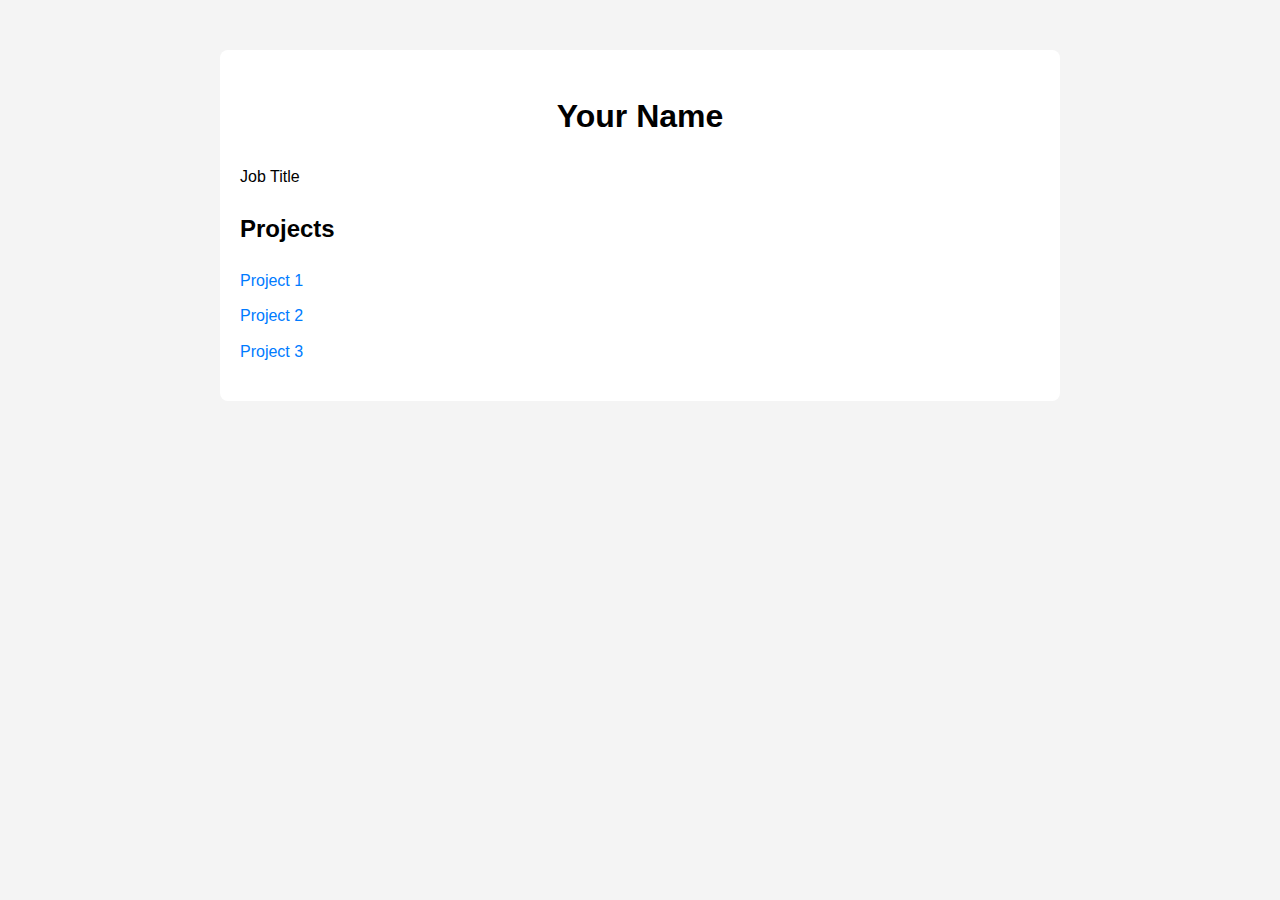
==== index.html @ 93533979 "Create index.html" ====
<!DOCTYPE html>
<html lang="en">
<head>
    <meta charset="UTF-8">
    <meta name="viewport" content="width=device-width, initial-scale=1.0">
    <title>Your Name - Resume</title>
    <style>
        body {
            font-family: Arial, sans-serif;
            line-height: 1.6;
            margin: 0;
            padding: 0;
            background-color: #f4f4f4;
        }
        .container {
            max-width: 800px;
            margin: 50px auto;
            background: #fff;
            padding: 20px;
            border-radius: 8px;
        }
        h1 {
            text-align: center;
        }
        .projects ul {
            list-style: none;
            padding: 0;
        }
        .projects li {
            margin-bottom: 10px;
        }
        .projects a {
            text-decoration: none;
            color: #007BFF;
        }
    </style>
</head>
<body>
    <div class="container">
        <h1>Your Name</h1>
        <p>Job Title</p>

        <div class="section projects">
            <h2>Projects</h2>
            <ul>
                <li><a href="project1.html">Project 1</a></li>
                <li><a href="project2.html">Project 2</a></li>
                <li><a href="project3.html">Project 3</a></li>
            </ul>
        </div>
    </div>
</body>
</html>
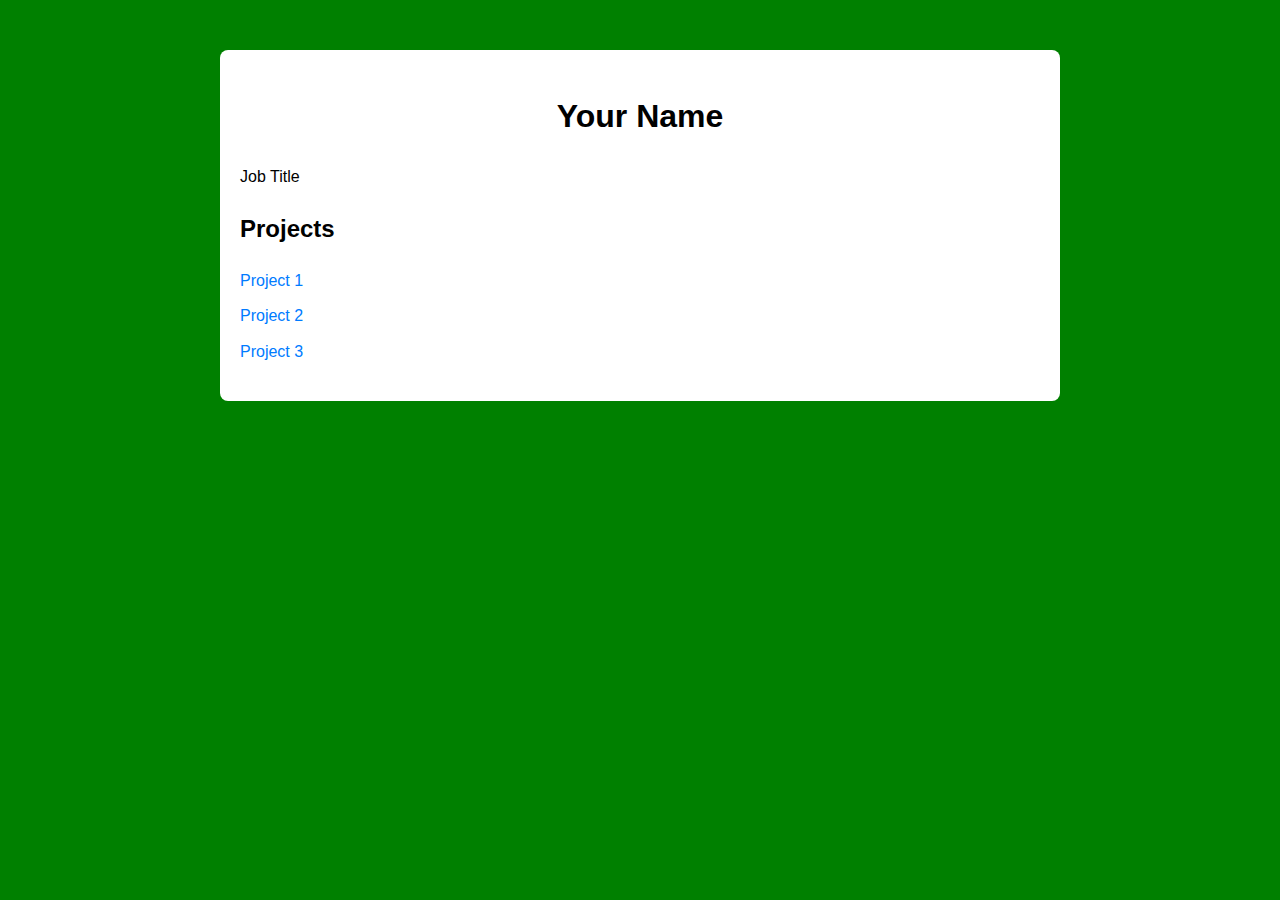
==== commit ce0ad633: "Update index.html" ====
--- a/index.html
+++ b/index.html
@@ -10,7 +10,7 @@
             line-height: 1.6;
             margin: 0;
             padding: 0;
-            background-color: #f4f4f4;
+            background-color: green;
         }
         .container {
             max-width: 800px;
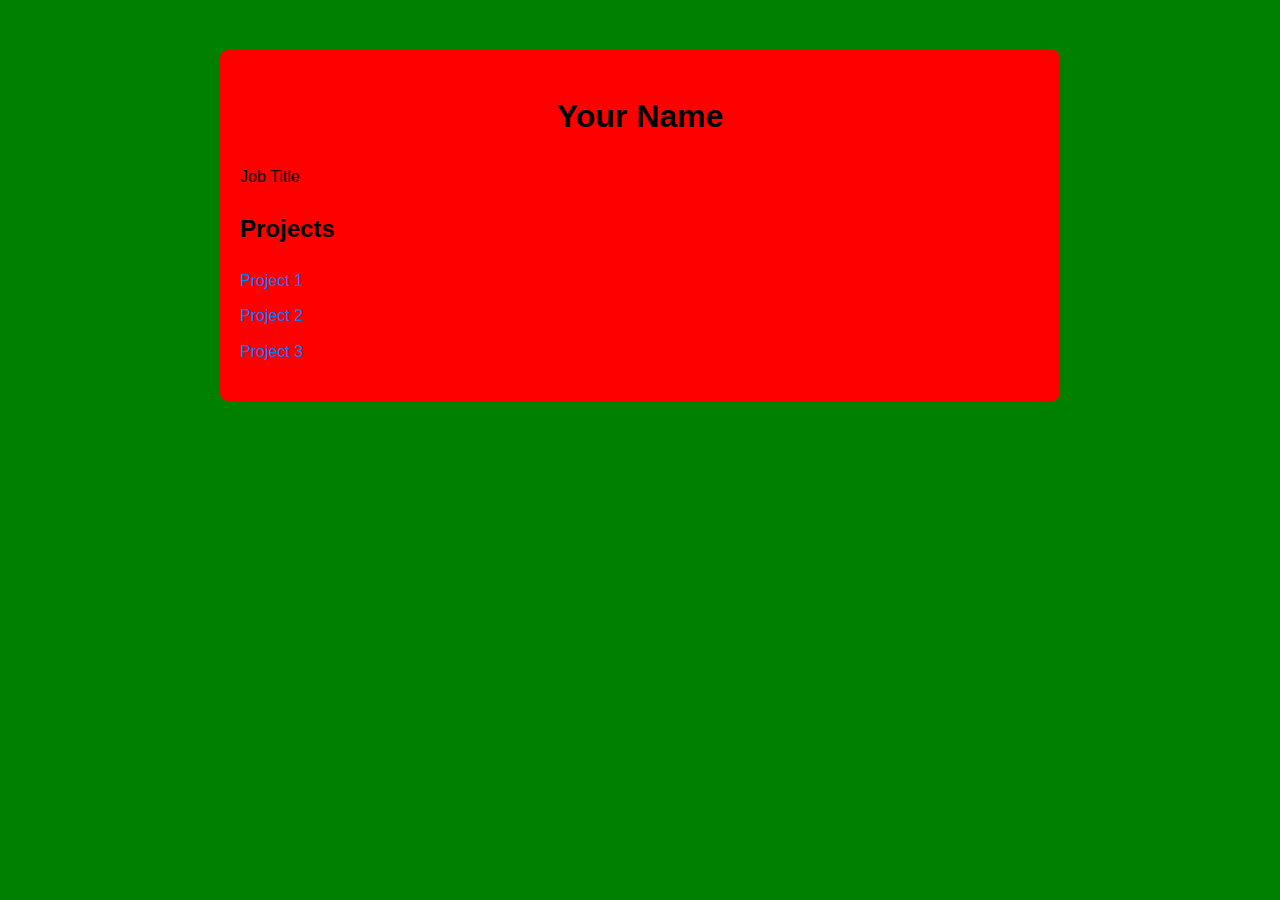
==== commit 17a93bb1: "Update index.html" ====
--- a/index.html
+++ b/index.html
@@ -15,7 +15,7 @@
         .container {
             max-width: 800px;
             margin: 50px auto;
-            background: #fff;
+            background: red;
             padding: 20px;
             border-radius: 8px;
         }
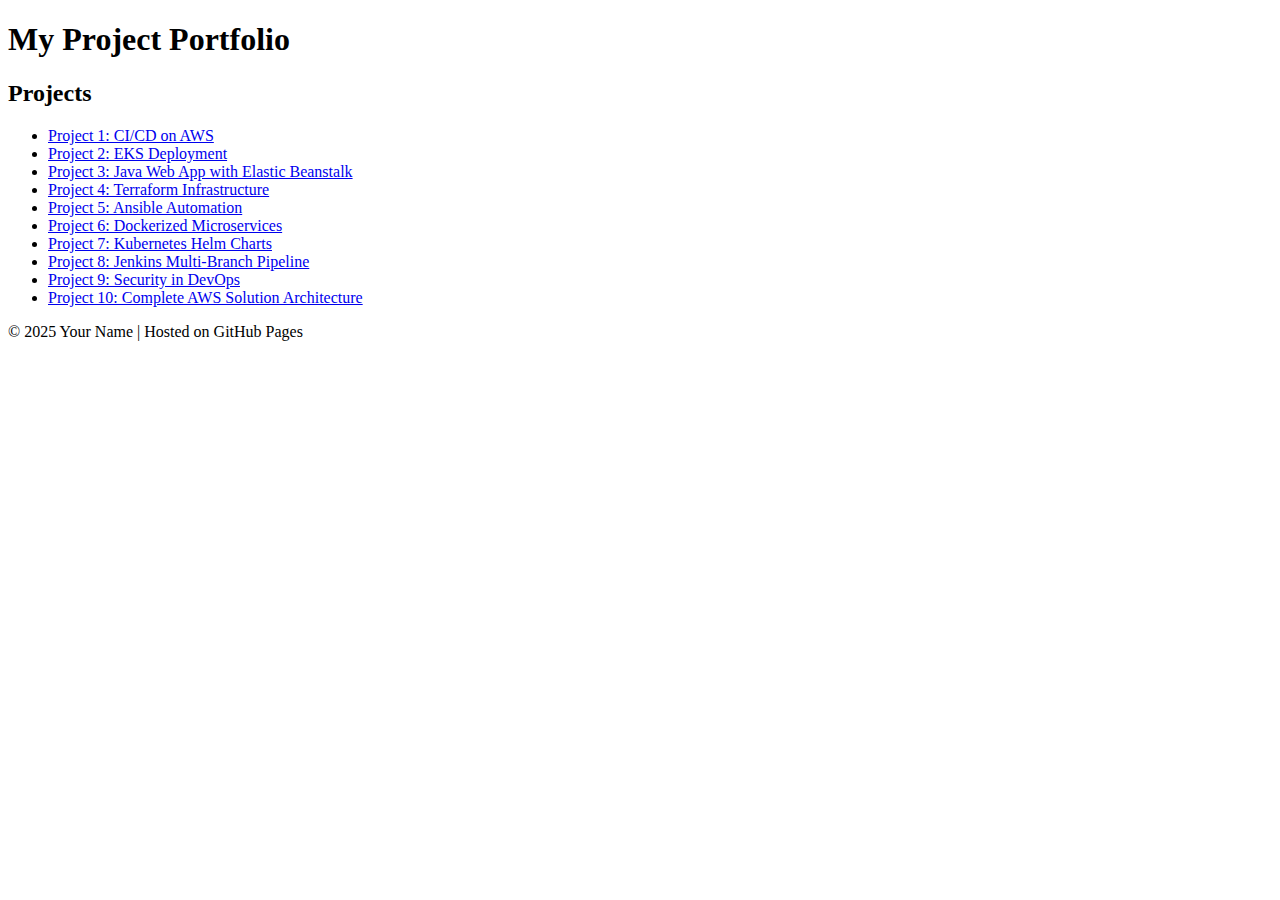
==== commit 9c1b9a9a: "Create index.html" ====
--- a/index.html
+++ b/index.html
@@ -3,51 +3,32 @@
 <head>
     <meta charset="UTF-8">
     <meta name="viewport" content="width=device-width, initial-scale=1.0">
-    <title>Your Name - Resume</title>
-    <style>
-        body {
-            font-family: Arial, sans-serif;
-            line-height: 1.6;
-            margin: 0;
-            padding: 0;
-            background-color: green;
-        }
-        .container {
-            max-width: 800px;
-            margin: 50px auto;
-            background: red;
-            padding: 20px;
-            border-radius: 8px;
-        }
-        h1 {
-            text-align: center;
-        }
-        .projects ul {
-            list-style: none;
-            padding: 0;
-        }
-        .projects li {
-            margin-bottom: 10px;
-        }
-        .projects a {
-            text-decoration: none;
-            color: #007BFF;
-        }
-    </style>
+    <title>Project Portfolio</title>
+    <link rel="stylesheet" href="assets/styles.css">
 </head>
 <body>
-    <div class="container">
-        <h1>Your Name</h1>
-        <p>Job Title</p>
-
-        <div class="section projects">
+    <header>
+        <h1>My Project Portfolio</h1>
+    </header>
+    <main>
+        <section>
             <h2>Projects</h2>
             <ul>
-                <li><a href="project1.html">Project 1</a></li>
-                <li><a href="project2.html">Project 2</a></li>
-                <li><a href="project3.html">Project 3</a></li>
+                <li><a href="project1/index.html">Project 1: CI/CD on AWS</a></li>
+                <li><a href="project2/index.html">Project 2: EKS Deployment</a></li>
+                <li><a href="project3/index.html">Project 3: Java Web App with Elastic Beanstalk</a></li>
+                <li><a href="project4/index.html">Project 4: Terraform Infrastructure</a></li>
+                <li><a href="project5/index.html">Project 5: Ansible Automation</a></li>
+                <li><a href="project6/index.html">Project 6: Dockerized Microservices</a></li>
+                <li><a href="project7/index.html">Project 7: Kubernetes Helm Charts</a></li>
+                <li><a href="project8/index.html">Project 8: Jenkins Multi-Branch Pipeline</a></li>
+                <li><a href="project9/index.html">Project 9: Security in DevOps</a></li>
+                <li><a href="project10/index.html">Project 10: Complete AWS Solution Architecture</a></li>
             </ul>
-        </div>
-    </div>
+        </section>
+    </main>
+    <footer>
+        <p>© 2025 Your Name | Hosted on GitHub Pages</p>
+    </footer>
 </body>
 </html>
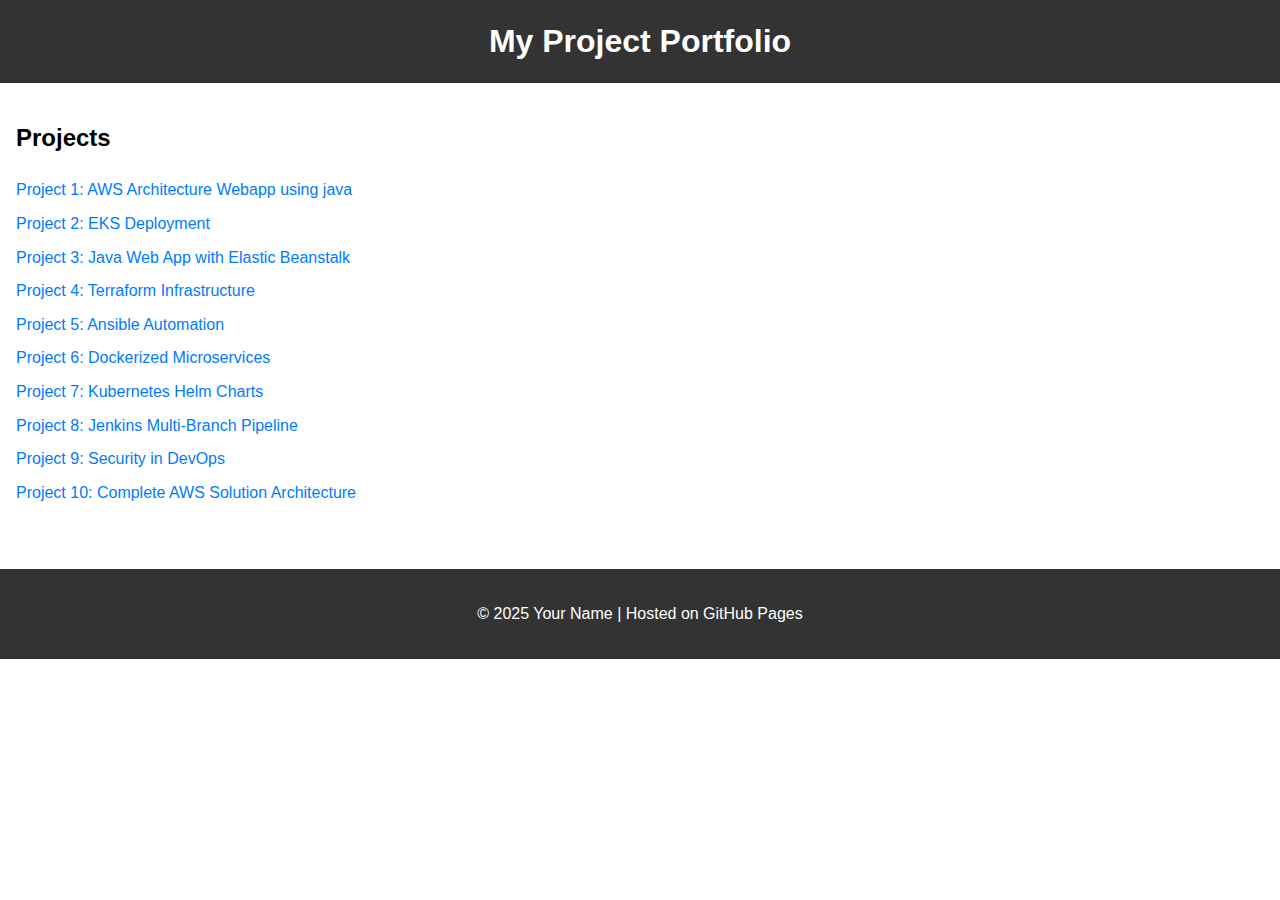
==== commit 05fc856c: "Update index.html" ====
--- a/index.html
+++ b/index.html
@@ -14,7 +14,7 @@
         <section>
             <h2>Projects</h2>
             <ul>
-                <li><a href="project1/index.html">Project 1: CI/CD on AWS</a></li>
+                <li><a href="project1/index.html">Project 1: AWS Architecture Webapp using java</a></li>
                 <li><a href="project2/index.html">Project 2: EKS Deployment</a></li>
                 <li><a href="project3/index.html">Project 3: Java Web App with Elastic Beanstalk</a></li>
                 <li><a href="project4/index.html">Project 4: Terraform Infrastructure</a></li>
--- a/assets/styles.css
+++ b/assets/styles.css
@@ -0,0 +1,39 @@
+body {
+    font-family: Arial, sans-serif;
+    margin: 0;
+    padding: 0;
+    line-height: 1.6;
+}
+header {
+    background: #333;
+    color: #fff;
+    padding: 1rem 0;
+    text-align: center;
+}
+header h1 {
+    margin: 0;
+}
+main {
+    padding: 1rem;
+}
+footer {
+    text-align: center;
+    margin-top: 2rem;
+    padding: 1rem 0;
+    background: #333;
+    color: #fff;
+}
+a {
+    color: #007BFF;
+    text-decoration: none;
+}
+a:hover {
+    text-decoration: underline;
+}
+ul {
+    list-style-type: none;
+    padding: 0;
+}
+ul li {
+    margin: 0.5rem 0;
+}
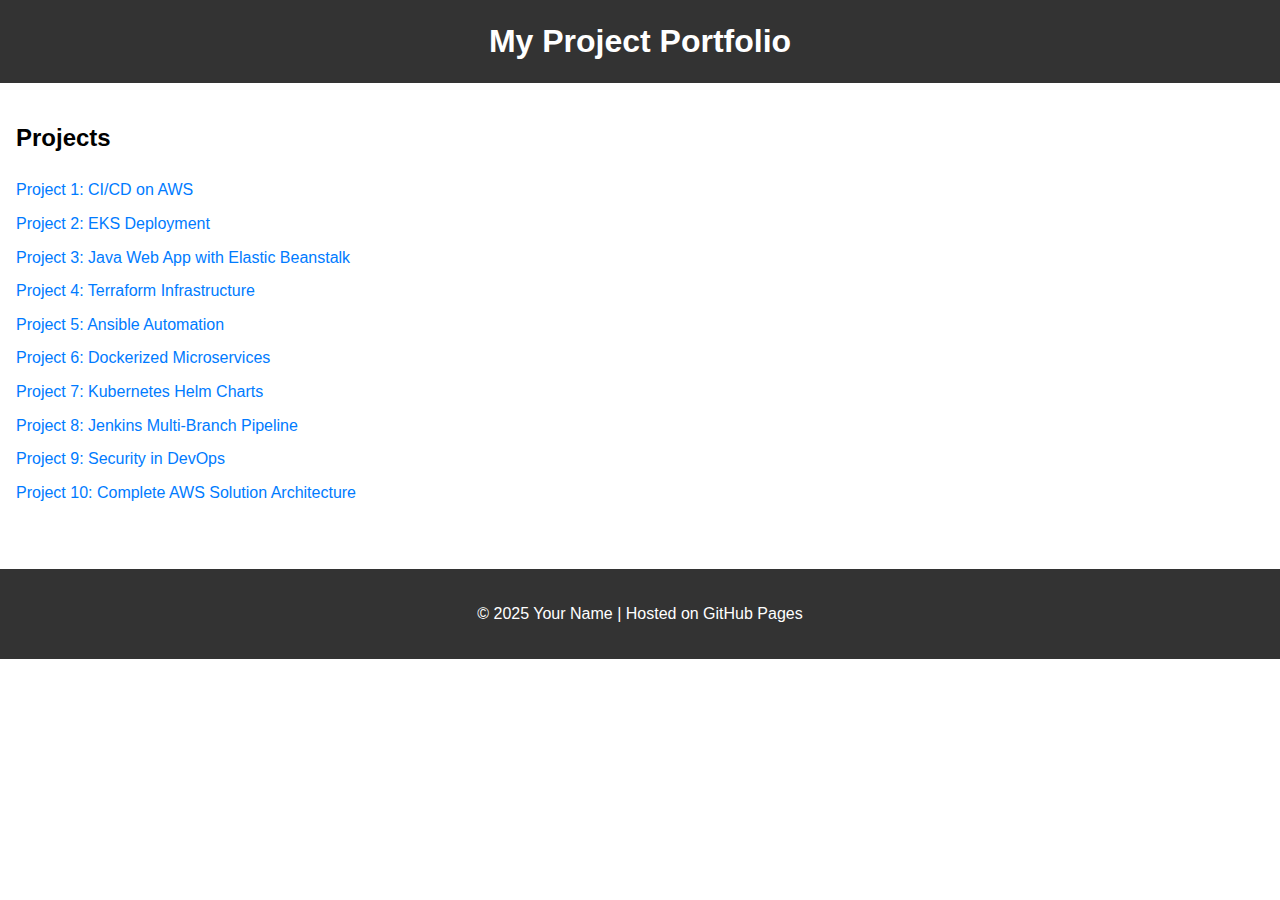
==== commit 8b4e5da8: "Update index.html" ====
--- a/index.html
+++ b/index.html
@@ -14,7 +14,7 @@
         <section>
             <h2>Projects</h2>
             <ul>
-                <li><a href="project1/index.html">Project 1: AWS Architecture Webapp using java</a></li>
+                <li><a href="project1/index.html">Project 1: CI/CD on AWS</a></li>
                 <li><a href="project2/index.html">Project 2: EKS Deployment</a></li>
                 <li><a href="project3/index.html">Project 3: Java Web App with Elastic Beanstalk</a></li>
                 <li><a href="project4/index.html">Project 4: Terraform Infrastructure</a></li>
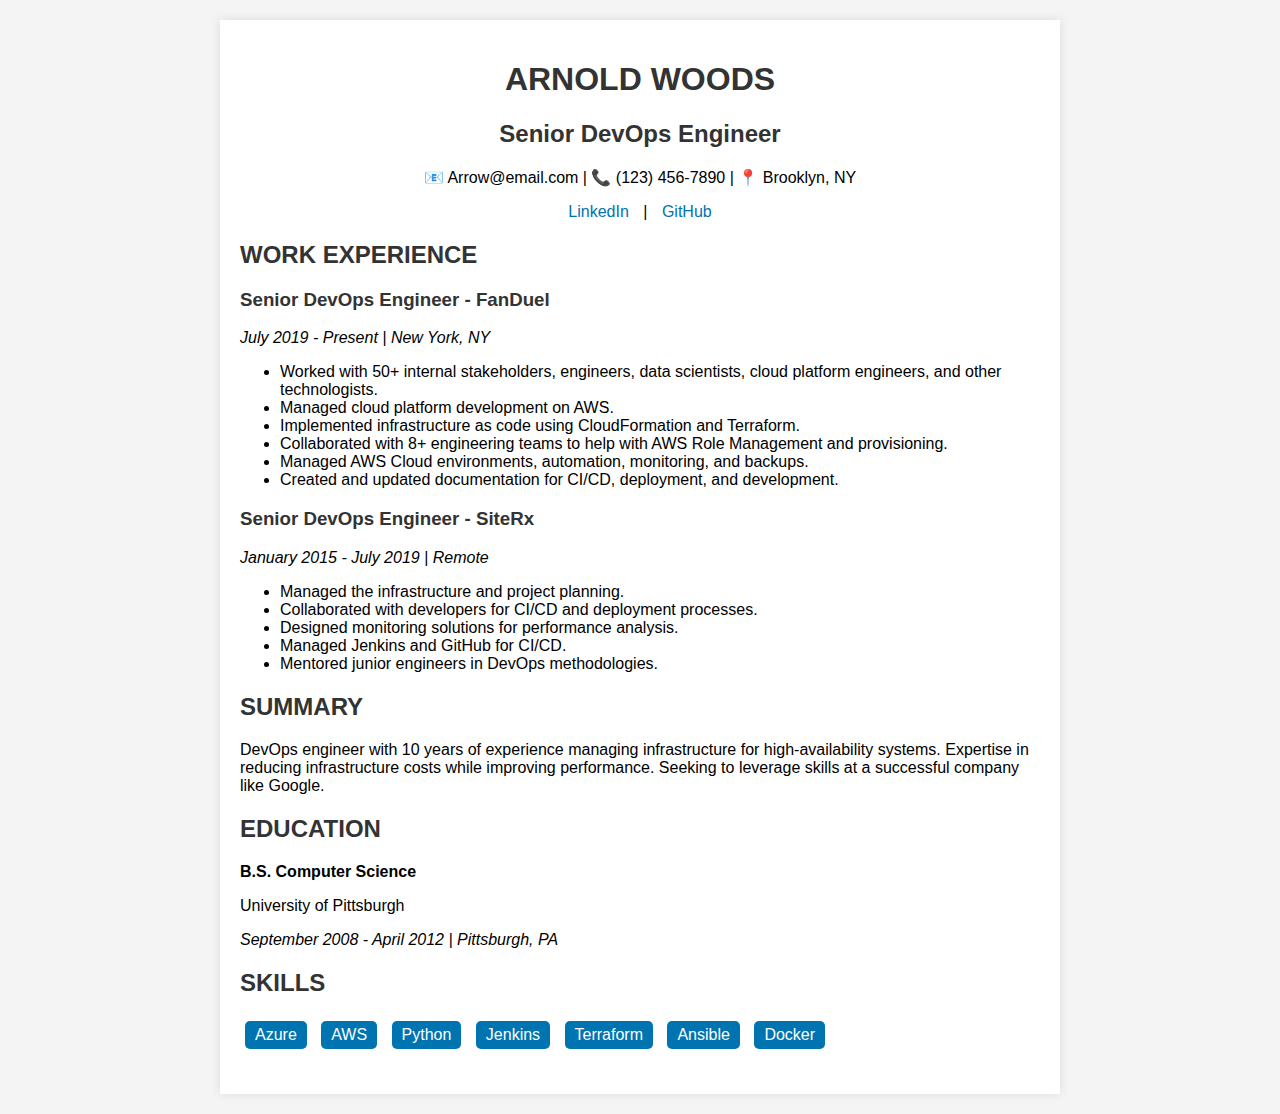
==== commit 405052df: "Update index.html" ====
--- a/index.html
+++ b/index.html
@@ -3,32 +3,106 @@
 <head>
     <meta charset="UTF-8">
     <meta name="viewport" content="width=device-width, initial-scale=1.0">
-    <title>Project Portfolio</title>
-    <link rel="stylesheet" href="assets/styles.css">
+    <title>Arnold Woods - Senior DevOps Engineer</title>
+    <style>
+        body {
+            font-family: Arial, sans-serif;
+            margin: 0;
+            padding: 20px;
+            background-color: #f4f4f4;
+        }
+        .container {
+            max-width: 800px;
+            margin: auto;
+            background: #fff;
+            padding: 20px;
+            box-shadow: 0px 0px 10px rgba(0,0,0,0.1);
+        }
+        h1, h2, h3 {
+            color: #333;
+        }
+        .header {
+            text-align: center;
+        }
+        .contact {
+            text-align: center;
+            margin: 10px 0;
+        }
+        .contact a {
+            margin: 0 10px;
+            text-decoration: none;
+            color: #0073b1;
+        }
+        .section {
+            margin-bottom: 20px;
+        }
+        .skills span {
+            display: inline-block;
+            background: #0073b1;
+            color: #fff;
+            padding: 5px 10px;
+            margin: 5px;
+            border-radius: 5px;
+        }
+    </style>
 </head>
 <body>
-    <header>
-        <h1>My Project Portfolio</h1>
-    </header>
-    <main>
-        <section>
-            <h2>Projects</h2>
+    <div class="container">
+        <div class="header">
+            <h1>ARNOLD WOODS</h1>
+            <h2>Senior DevOps Engineer</h2>
+        </div>
+        <div class="contact">
+            <p>📧 Arrow@email.com | 📞 (123) 456-7890 | 📍 Brooklyn, NY</p>
+            <p><a href="#">LinkedIn</a> | <a href="#">GitHub</a></p>
+        </div>
+        
+        <div class="section">
+            <h2>WORK EXPERIENCE</h2>
+            <h3>Senior DevOps Engineer - FanDuel</h3>
+            <p><em>July 2019 - Present | New York, NY</em></p>
             <ul>
-                <li><a href="project1/index.html">Project 1: CI/CD on AWS</a></li>
-                <li><a href="project2/index.html">Project 2: EKS Deployment</a></li>
-                <li><a href="project3/index.html">Project 3: Java Web App with Elastic Beanstalk</a></li>
-                <li><a href="project4/index.html">Project 4: Terraform Infrastructure</a></li>
-                <li><a href="project5/index.html">Project 5: Ansible Automation</a></li>
-                <li><a href="project6/index.html">Project 6: Dockerized Microservices</a></li>
-                <li><a href="project7/index.html">Project 7: Kubernetes Helm Charts</a></li>
-                <li><a href="project8/index.html">Project 8: Jenkins Multi-Branch Pipeline</a></li>
-                <li><a href="project9/index.html">Project 9: Security in DevOps</a></li>
-                <li><a href="project10/index.html">Project 10: Complete AWS Solution Architecture</a></li>
+                <li>Worked with 50+ internal stakeholders, engineers, data scientists, cloud platform engineers, and other technologists.</li>
+                <li>Managed cloud platform development on AWS.</li>
+                <li>Implemented infrastructure as code using CloudFormation and Terraform.</li>
+                <li>Collaborated with 8+ engineering teams to help with AWS Role Management and provisioning.</li>
+                <li>Managed AWS Cloud environments, automation, monitoring, and backups.</li>
+                <li>Created and updated documentation for CI/CD, deployment, and development.</li>
             </ul>
-        </section>
-    </main>
-    <footer>
-        <p>© 2025 Your Name | Hosted on GitHub Pages</p>
-    </footer>
+            <h3>Senior DevOps Engineer - SiteRx</h3>
+            <p><em>January 2015 - July 2019 | Remote</em></p>
+            <ul>
+                <li>Managed the infrastructure and project planning.</li>
+                <li>Collaborated with developers for CI/CD and deployment processes.</li>
+                <li>Designed monitoring solutions for performance analysis.</li>
+                <li>Managed Jenkins and GitHub for CI/CD.</li>
+                <li>Mentored junior engineers in DevOps methodologies.</li>
+            </ul>
+        </div>
+        
+        <div class="section">
+            <h2>SUMMARY</h2>
+            <p>DevOps engineer with 10 years of experience managing infrastructure for high-availability systems. Expertise in reducing infrastructure costs while improving performance. Seeking to leverage skills at a successful company like Google.</p>
+        </div>
+        
+        <div class="section">
+            <h2>EDUCATION</h2>
+            <p><strong>B.S. Computer Science</strong></p>
+            <p>University of Pittsburgh</p>
+            <p><em>September 2008 - April 2012 | Pittsburgh, PA</em></p>
+        </div>
+        
+        <div class="section skills">
+            <h2>SKILLS</h2>
+            <span>Azure</span>
+            <span>AWS</span>
+            <span>Python</span>
+            <span>Jenkins</span>
+            <span>Terraform</span>
+            <span>Ansible</span>
+            <span>Docker</span>
+        </div>
+    </div>
 </body>
 </html>
+
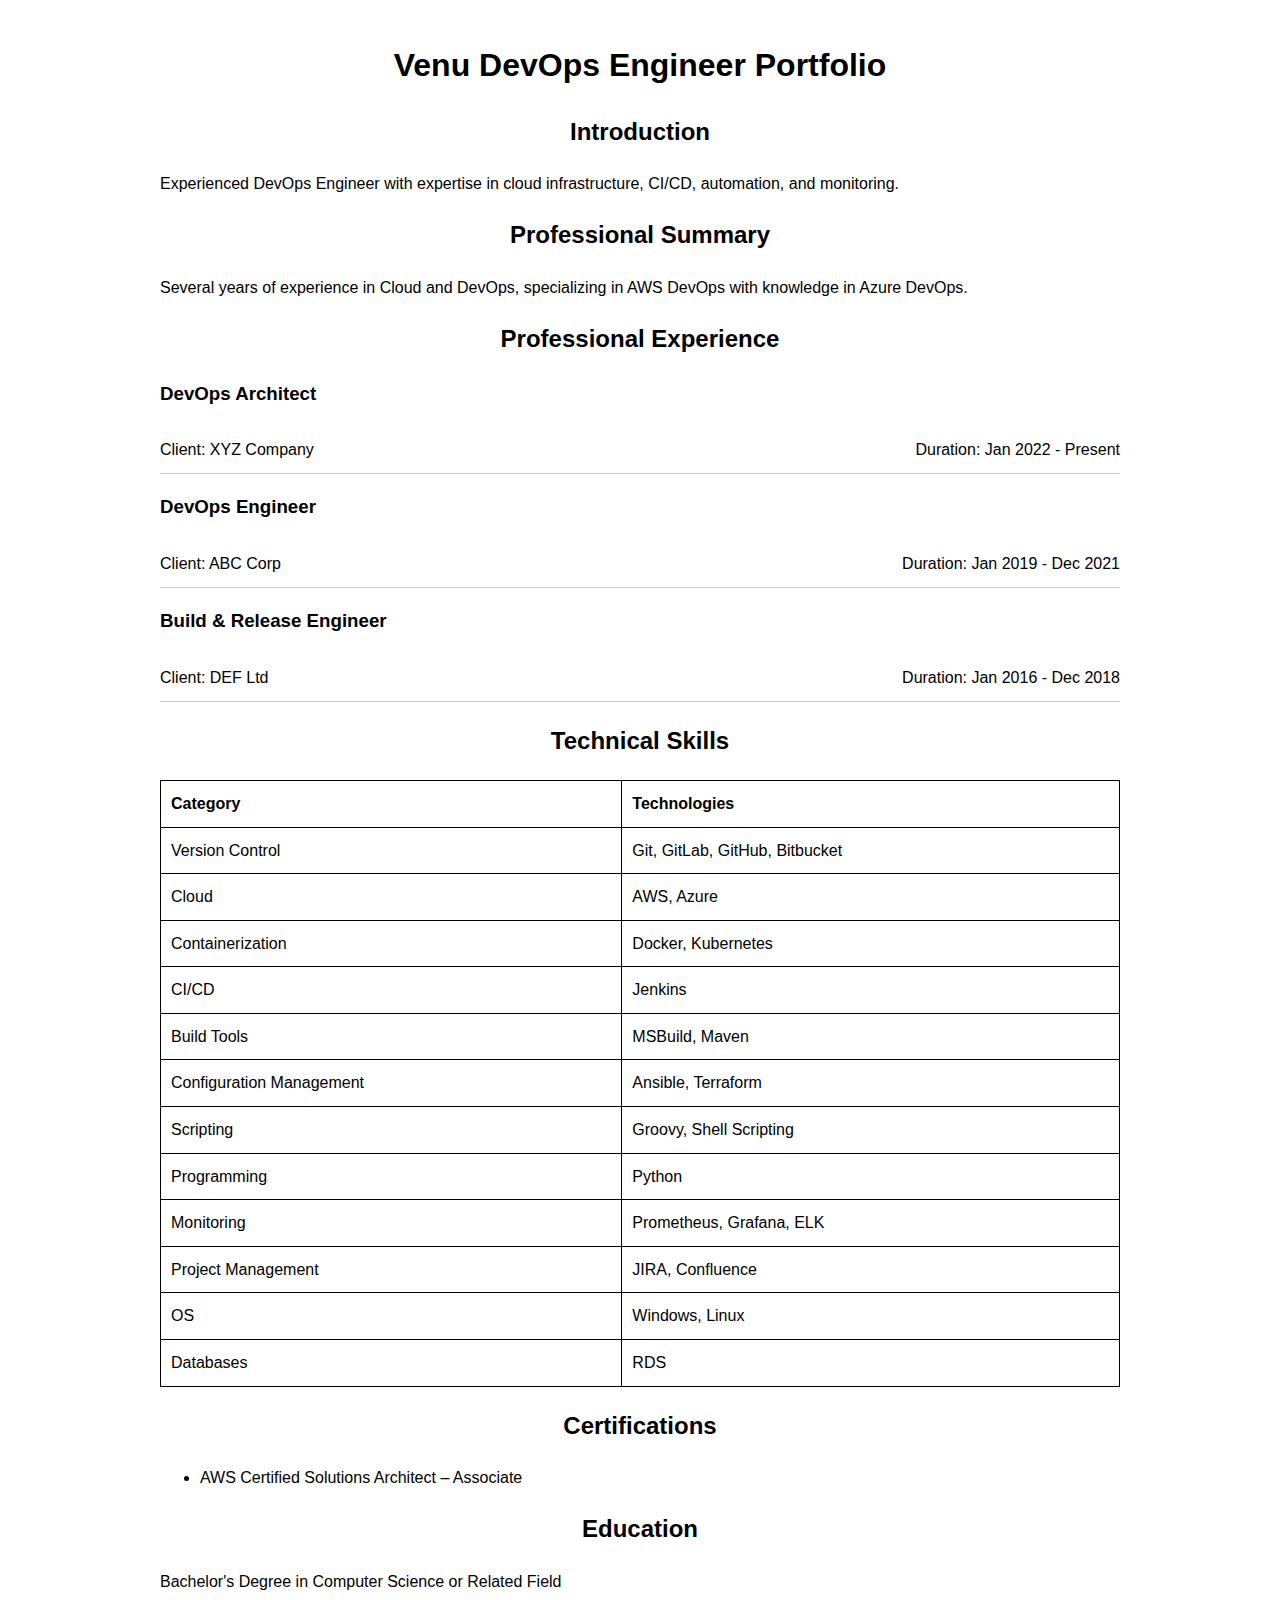
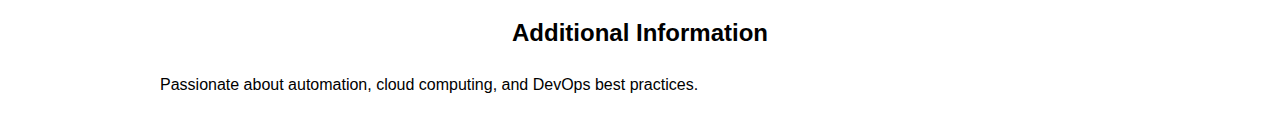
==== commit da656eb1: "Update index.html" ====
--- a/index.html
+++ b/index.html
@@ -3,105 +3,135 @@
 <head>
     <meta charset="UTF-8">
     <meta name="viewport" content="width=device-width, initial-scale=1.0">
-    <title>Arnold Woods - Senior DevOps Engineer</title>
+    <title>Venu DevOps Engineer Portfolio</title>
     <style>
         body {
             font-family: Arial, sans-serif;
-            margin: 0;
-            padding: 20px;
-            background-color: #f4f4f4;
+            margin: 40px;
+            line-height: 1.6;
+        }
+        h1, h2 {
+            text-align: center;
         }
         .container {
-            max-width: 800px;
+            width: 80%;
             margin: auto;
-            background: #fff;
-            padding: 20px;
-            box-shadow: 0px 0px 10px rgba(0,0,0,0.1);
         }
-        h1, h2, h3 {
-            color: #333;
+        .experience {
+            display: flex;
+            justify-content: space-between;
+            border-bottom: 1px solid #ccc;
+            padding: 10px 0;
         }
-        .header {
-            text-align: center;
+        table {
+            width: 100%;
+            border-collapse: collapse;
         }
-        .contact {
-            text-align: center;
-            margin: 10px 0;
+        table, th, td {
+            border: 1px solid black;
         }
-        .contact a {
-            margin: 0 10px;
-            text-decoration: none;
-            color: #0073b1;
-        }
-        .section {
-            margin-bottom: 20px;
-        }
-        .skills span {
-            display: inline-block;
-            background: #0073b1;
-            color: #fff;
-            padding: 5px 10px;
-            margin: 5px;
-            border-radius: 5px;
+        th, td {
+            padding: 10px;
+            text-align: left;
         }
     </style>
 </head>
 <body>
+    <h1>Venu DevOps Engineer Portfolio</h1>
     <div class="container">
-        <div class="header">
-            <h1>ARNOLD WOODS</h1>
-            <h2>Senior DevOps Engineer</h2>
+        
+        <h2>Introduction</h2>
+        <p>Experienced DevOps Engineer with expertise in cloud infrastructure, CI/CD, automation, and monitoring.</p>
+
+        <h2>Professional Summary</h2>
+        <p>Several years of experience in Cloud and DevOps, specializing in AWS DevOps with knowledge in Azure DevOps.</p>
+
+        <h2>Professional Experience</h2>
+        
+        <h3>DevOps Architect</h3>
+        <div class="experience">
+            <div>Client: XYZ Company</div>
+            <div>Duration: Jan 2022 - Present</div>
         </div>
-        <div class="contact">
-            <p>📧 Arrow@email.com | 📞 (123) 456-7890 | 📍 Brooklyn, NY</p>
-            <p><a href="#">LinkedIn</a> | <a href="#">GitHub</a></p>
+
+        <h3>DevOps Engineer</h3>
+        <div class="experience">
+            <div>Client: ABC Corp</div>
+            <div>Duration: Jan 2019 - Dec 2021</div>
         </div>
-        
-        <div class="section">
-            <h2>WORK EXPERIENCE</h2>
-            <h3>Senior DevOps Engineer - FanDuel</h3>
-            <p><em>July 2019 - Present | New York, NY</em></p>
-            <ul>
-                <li>Worked with 50+ internal stakeholders, engineers, data scientists, cloud platform engineers, and other technologists.</li>
-                <li>Managed cloud platform development on AWS.</li>
-                <li>Implemented infrastructure as code using CloudFormation and Terraform.</li>
-                <li>Collaborated with 8+ engineering teams to help with AWS Role Management and provisioning.</li>
-                <li>Managed AWS Cloud environments, automation, monitoring, and backups.</li>
-                <li>Created and updated documentation for CI/CD, deployment, and development.</li>
-            </ul>
-            <h3>Senior DevOps Engineer - SiteRx</h3>
-            <p><em>January 2015 - July 2019 | Remote</em></p>
-            <ul>
-                <li>Managed the infrastructure and project planning.</li>
-                <li>Collaborated with developers for CI/CD and deployment processes.</li>
-                <li>Designed monitoring solutions for performance analysis.</li>
-                <li>Managed Jenkins and GitHub for CI/CD.</li>
-                <li>Mentored junior engineers in DevOps methodologies.</li>
-            </ul>
+
+        <h3>Build & Release Engineer</h3>
+        <div class="experience">
+            <div>Client: DEF Ltd</div>
+            <div>Duration: Jan 2016 - Dec 2018</div>
         </div>
-        
-        <div class="section">
-            <h2>SUMMARY</h2>
-            <p>DevOps engineer with 10 years of experience managing infrastructure for high-availability systems. Expertise in reducing infrastructure costs while improving performance. Seeking to leverage skills at a successful company like Google.</p>
-        </div>
-        
-        <div class="section">
-            <h2>EDUCATION</h2>
-            <p><strong>B.S. Computer Science</strong></p>
-            <p>University of Pittsburgh</p>
-            <p><em>September 2008 - April 2012 | Pittsburgh, PA</em></p>
-        </div>
-        
-        <div class="section skills">
-            <h2>SKILLS</h2>
-            <span>Azure</span>
-            <span>AWS</span>
-            <span>Python</span>
-            <span>Jenkins</span>
-            <span>Terraform</span>
-            <span>Ansible</span>
-            <span>Docker</span>
-        </div>
+
+        <h2>Technical Skills</h2>
+        <table>
+            <tr>
+                <th>Category</th>
+                <th>Technologies</th>
+            </tr>
+            <tr>
+                <td>Version Control</td>
+                <td>Git, GitLab, GitHub, Bitbucket</td>
+            </tr>
+            <tr>
+                <td>Cloud</td>
+                <td>AWS, Azure</td>
+            </tr>
+            <tr>
+                <td>Containerization</td>
+                <td>Docker, Kubernetes</td>
+            </tr>
+            <tr>
+                <td>CI/CD</td>
+                <td>Jenkins</td>
+            </tr>
+            <tr>
+                <td>Build Tools</td>
+                <td>MSBuild, Maven</td>
+            </tr>
+            <tr>
+                <td>Configuration Management</td>
+                <td>Ansible, Terraform</td>
+            </tr>
+            <tr>
+                <td>Scripting</td>
+                <td>Groovy, Shell Scripting</td>
+            </tr>
+            <tr>
+                <td>Programming</td>
+                <td>Python</td>
+            </tr>
+            <tr>
+                <td>Monitoring</td>
+                <td>Prometheus, Grafana, ELK</td>
+            </tr>
+            <tr>
+                <td>Project Management</td>
+                <td>JIRA, Confluence</td>
+            </tr>
+            <tr>
+                <td>OS</td>
+                <td>Windows, Linux</td>
+            </tr>
+            <tr>
+                <td>Databases</td>
+                <td>RDS</td>
+            </tr>
+        </table>
+
+        <h2>Certifications</h2>
+        <ul>
+            <li>AWS Certified Solutions Architect – Associate</li>
+        </ul>
+
+        <h2>Education</h2>
+        <p>Bachelor's Degree in Computer Science or Related Field</p>
+
+        <h2>Additional Information</h2>
+        <p>Passionate about automation, cloud computing, and DevOps best practices.</p>
     </div>
 </body>
 </html>
